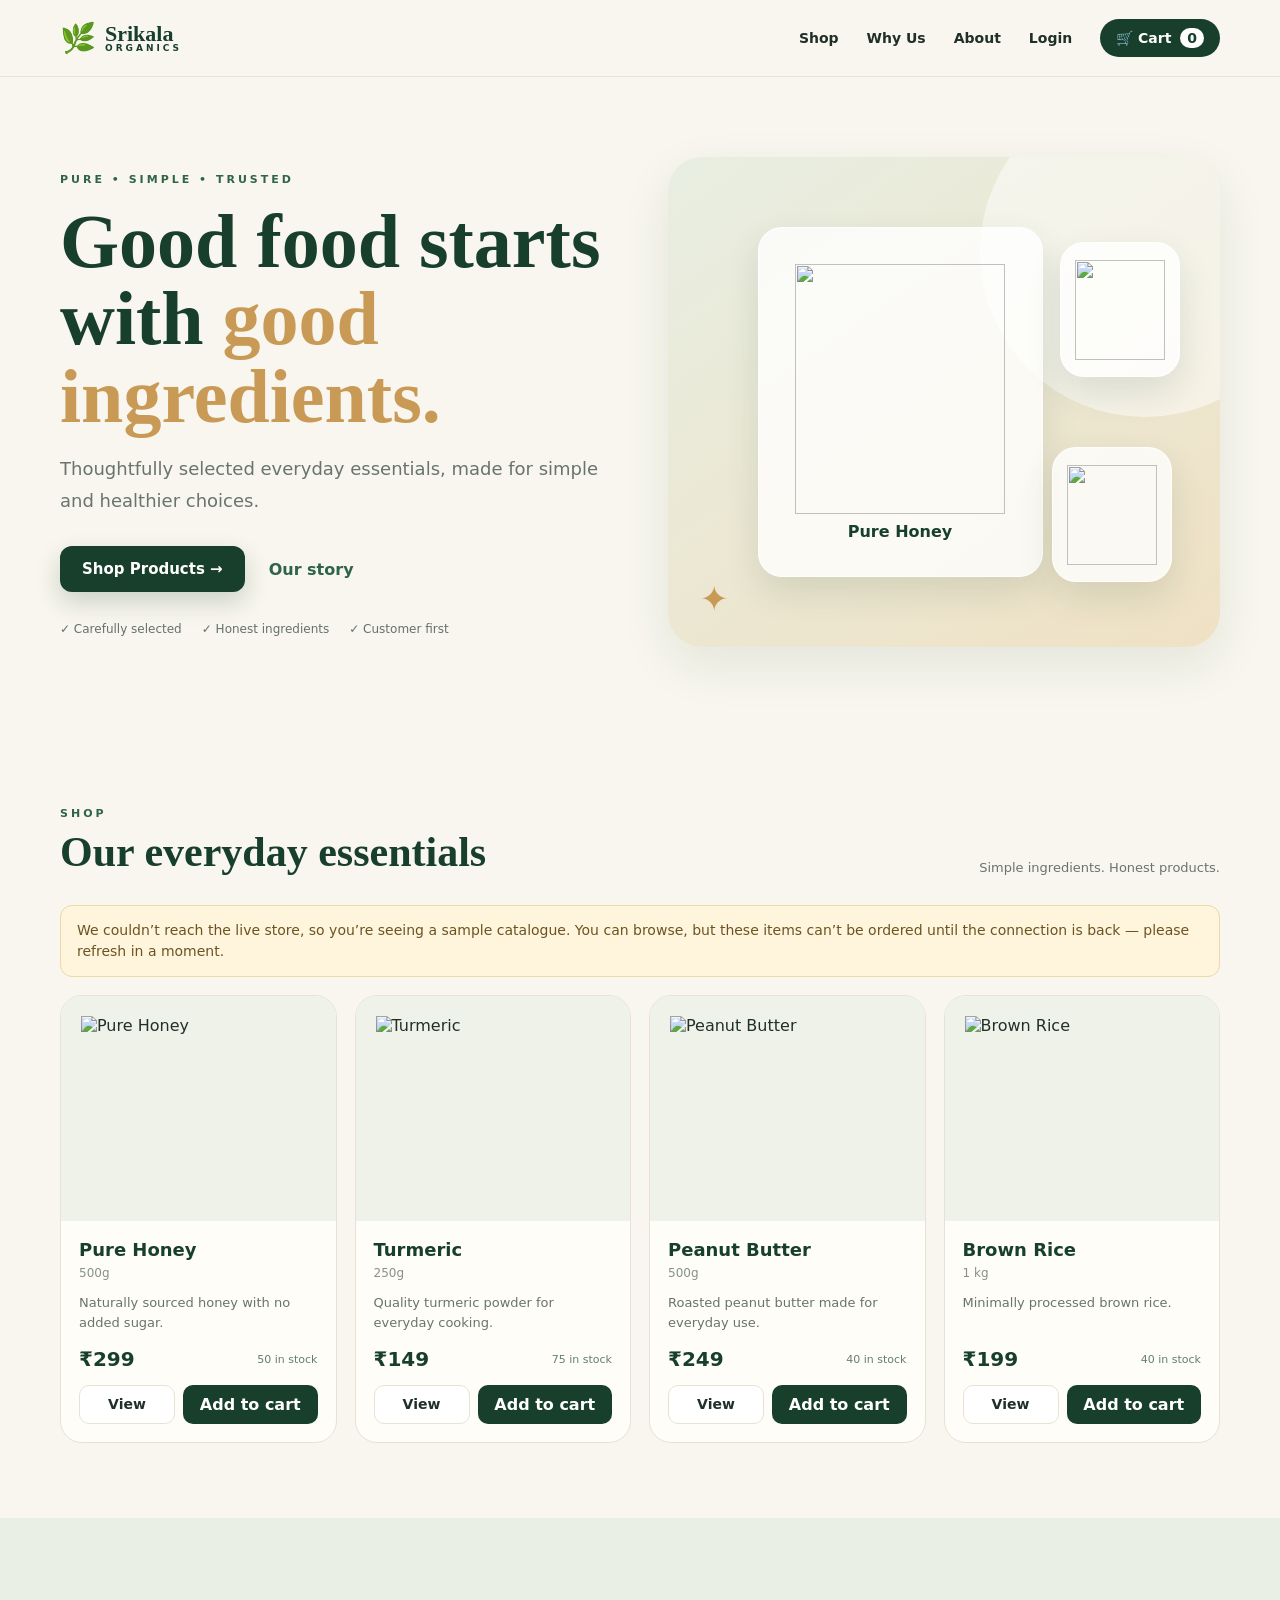
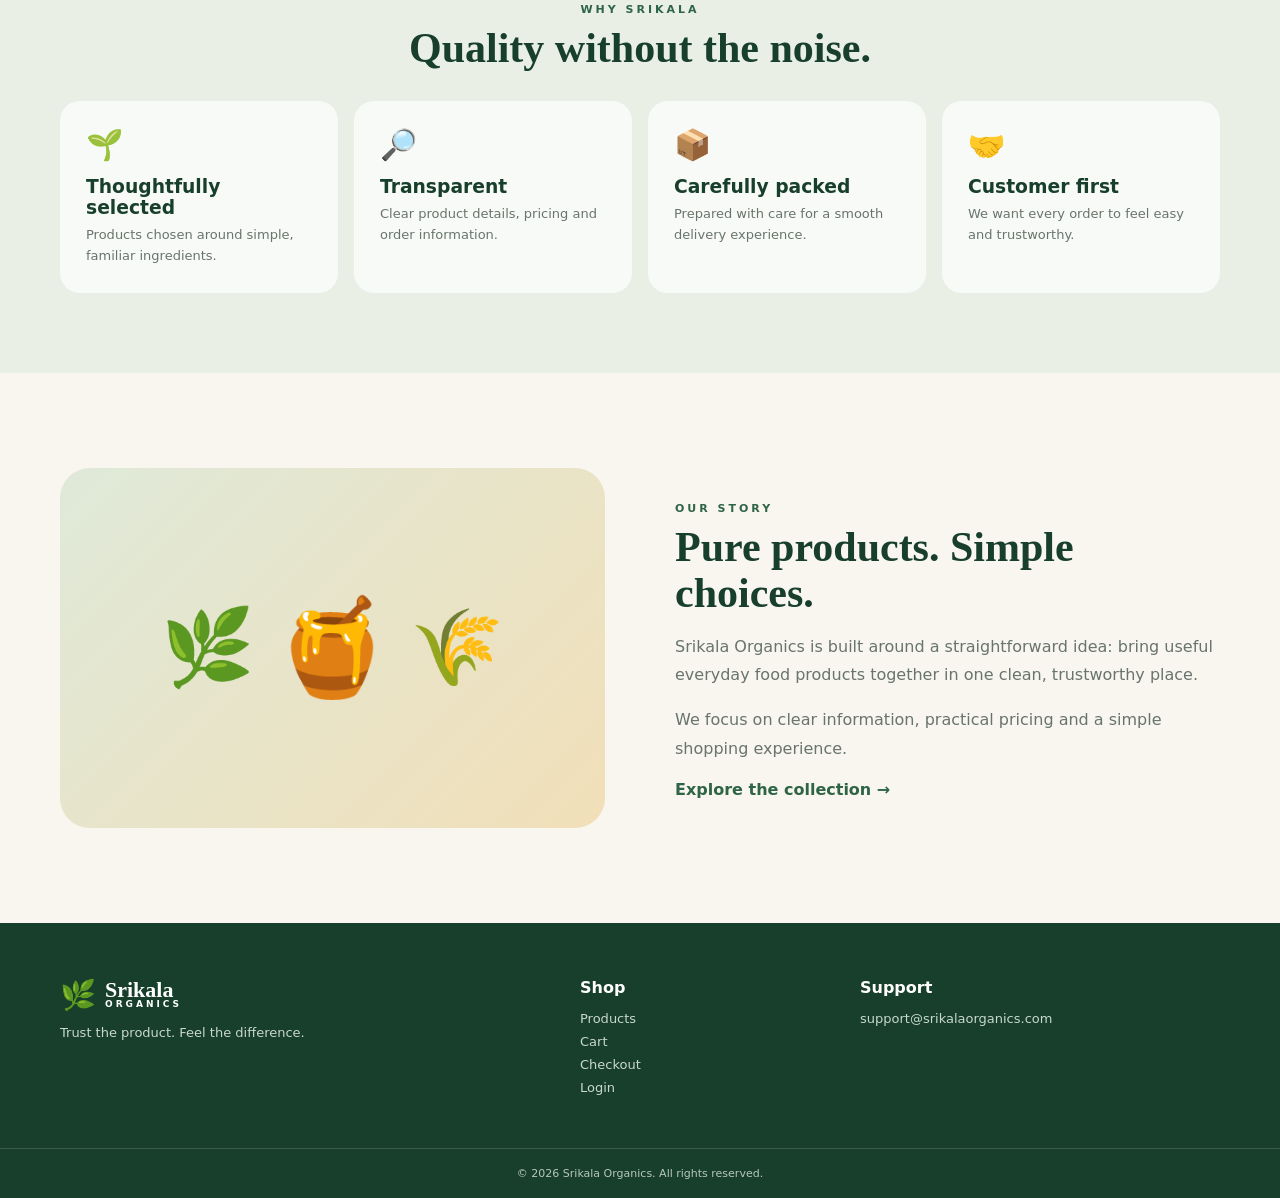
==== index.html @ 91a4f521 "Add files via upload" ====
<!doctype html>
<html lang="en">
<head>
<meta charset="UTF-8">
<meta name="viewport" content="width=device-width,initial-scale=1">
<meta http-equiv="Content-Security-Policy" content="default-src 'self'; script-src 'self'; style-src 'self' https://fonts.googleapis.com; font-src https://fonts.gstatic.com; img-src 'self' data: https:; connect-src 'self' https://cxjkjcttlezqjqrvkecv.supabase.co; base-uri 'self'; form-action 'self'; object-src 'none'">
<meta name="description" content="Srikala Organics — pure, simple, trusted organic essentials: honey, turmeric, peanut butter and brown rice.">
<meta name="theme-color" content="#173f2b">

<title>Srikala Organics | Pure • Simple • Trusted</title>
<link rel="icon" href="images/favicon.svg" type="image/svg+xml">
<link rel="preconnect" href="https://fonts.googleapis.com"><link rel="preconnect" href="https://fonts.gstatic.com" crossorigin><link rel="stylesheet" href="https://fonts.googleapis.com/css2?family=DM+Sans:wght@400;500;600;700&family=Playfair+Display:wght@600;700&display=swap">
<link rel="stylesheet" href="style.css">
</head>
<body>
<a class="skip-link" href="#main">Skip to content</a>
<header class="site-header">
  <nav class="nav wrap" aria-label="Main">
    <a class="brand" href="index.html" aria-label="Srikala Organics home"><span aria-hidden="true">🌿</span><div><strong>Srikala</strong><small>ORGANICS</small></div></a>
    <div class="navlinks">
      <a href="index.html#shop">Shop</a><a href="index.html#why">Why Us</a><a href="index.html#about">About</a>
      <a href="auth.html" data-account-link>Login</a>
      <a class="cart-pill" href="cart.html" aria-label="Cart">🛒 Cart <b class="cart-count">0</b></a>
    </div>
    <button class="menu-btn" id="menu-btn" type="button" aria-label="Menu" aria-expanded="false" aria-controls="mobile-nav">☰</button>
  </nav>
  <div class="mobile-nav" id="mobile-nav">
    <a href="index.html#shop">Shop</a><a href="index.html#why">Why Us</a><a href="index.html#about">About</a><a href="auth.html" data-account-link>Login</a>
  </div>
</header>

<main id="main">
<section class="hero wrap">
  <div class="hero-copy">
    <span class="eyebrow">PURE • SIMPLE • TRUSTED</span>
    <h1>Good food starts<br>with <em>good ingredients.</em></h1>
    <p>Thoughtfully selected everyday essentials, made for simple and healthier choices.</p>
    <div class="hero-actions"><a class="btn primary" href="#shop">Shop Products →</a><a class="text-btn" href="#about">Our story</a></div>
    <div class="trust-row"><span>✓ Carefully selected</span><span>✓ Honest ingredients</span><span>✓ Customer first</span></div>
  </div>
  <div class="hero-art" aria-hidden="true">
    <div class="art-card art-main"><img src="images/honey.svg" alt="" width="210" height="250"><span>Pure Honey</span></div>
    <div class="art-card art-small one"><img src="images/turmeric.svg" alt="" width="90" height="100"></div>
    <div class="art-card art-small two"><img src="images/peanut.svg" alt="" width="90" height="100"></div>
    <div class="leaf">✦</div>
  </div>
</section>

<section class="section wrap" id="shop">
  <div class="section-head"><div><span class="eyebrow">SHOP</span><h2>Our everyday essentials</h2></div><span class="section-note">Simple ingredients. Honest products.</span></div>
  <div id="offline-note" class="notice" role="status" hidden>We couldn’t reach the live store, so you’re seeing a sample catalogue. You can browse, but these items can’t be ordered until the connection is back — please refresh in a moment.</div>
  <div id="products" class="product-grid" aria-live="polite"><div class="loading"><span></span>Loading products…</div></div>
</section>

<section class="why-section" id="why">
  <div class="wrap">
    <div class="section-head center"><div><span class="eyebrow">WHY SRIKALA</span><h2>Quality without the noise.</h2></div></div>
    <div class="why-grid">
      <article><div class="icon" aria-hidden="true">🌱</div><h3>Thoughtfully selected</h3><p>Products chosen around simple, familiar ingredients.</p></article>
      <article><div class="icon" aria-hidden="true">🔎</div><h3>Transparent</h3><p>Clear product details, pricing and order information.</p></article>
      <article><div class="icon" aria-hidden="true">📦</div><h3>Carefully packed</h3><p>Prepared with care for a smooth delivery experience.</p></article>
      <article><div class="icon" aria-hidden="true">🤝</div><h3>Customer first</h3><p>We want every order to feel easy and trustworthy.</p></article>
    </div>
  </div>
</section>

<section class="story wrap" id="about">
  <div class="story-art" aria-hidden="true"><span>🌿</span><span>🍯</span><span>🌾</span></div>
  <div><span class="eyebrow">OUR STORY</span><h2>Pure products. Simple choices.</h2><p>Srikala Organics is built around a straightforward idea: bring useful everyday food products together in one clean, trustworthy place.</p><p>We focus on clear information, practical pricing and a simple shopping experience.</p><a class="text-btn" href="#shop">Explore the collection →</a></div>
</section>
</main>
<footer>
  <div class="wrap footer-grid">
    <div><a class="brand footer-brand" href="index.html"><span aria-hidden="true">🌿</span><div><strong>Srikala</strong><small>ORGANICS</small></div></a><p>Trust the product. Feel the difference.</p></div>
    <div><h4>Shop</h4><a href="index.html#shop">Products</a><a href="cart.html">Cart</a><a href="checkout.html">Checkout</a><a href="auth.html" data-account-link>Login</a></div>
    <div><h4>Support</h4><a href="mailto:support@srikalaorganics.com">support@srikalaorganics.com</a></div>
  </div>
  <div class="footer-bottom">© 2026 Srikala Organics. All rights reserved.</div>
</footer>
<script src="config.js"></script>
<script src="app.js"></script>
</body>
</html>
---- style.css ----
:root{--green:#173f2b;--green2:#2f6446;--cream:#f8f6ee;--paper:#fffdf8;--gold:#c99a55;--ink:#203028;--muted:#68746c;--line:#e7e2d5;--shadow:0 18px 50px rgba(23,63,43,.09)}
*{box-sizing:border-box}html{scroll-behavior:smooth}body{margin:0;background:var(--cream);color:var(--ink);font-family:"DM Sans",system-ui,-apple-system,"Segoe UI",Roboto,sans-serif}a{text-decoration:none;color:inherit}.wrap{width:min(1160px,92%);margin:auto}
.site-header{position:sticky;top:0;z-index:20;background:rgba(248,246,238,.94);backdrop-filter:blur(14px);border-bottom:1px solid var(--line)}
.nav{height:76px;display:flex;align-items:center;justify-content:space-between}.brand{display:flex;align-items:center;gap:9px;color:var(--green)}.brand>span{font-size:29px}.brand strong{display:block;font-family:"Playfair Display",serif;font-size:22px;line-height:19px}.brand small{display:block;font-size:9px;letter-spacing:3px;font-weight:700}.navlinks{display:flex;align-items:center;gap:28px;font-weight:600;font-size:14px}.navlinks>a:not(.cart-pill):hover,.text-btn:hover{color:var(--green2)}.cart-pill{background:var(--green);color:white;padding:11px 16px;border-radius:99px}.cart-pill b{background:#fff;color:var(--green);padding:2px 7px;border-radius:99px;margin-left:4px}.menu-btn,.mobile-nav{display:none}
.hero{min-height:650px;display:grid;grid-template-columns:1fr 1fr;align-items:center;gap:55px;padding:75px 0}.eyebrow{font-size:11px;letter-spacing:3px;font-weight:800;color:var(--green2)}h1,h2{font-family:"Playfair Display",serif;color:var(--green)}h1{font-size:clamp(48px,6vw,76px);line-height:1.02;margin:16px 0}h1 em{font-style:normal;color:var(--gold)}h2{font-size:42px;margin:8px 0 0;line-height:1.1}.hero-copy>p{font-size:18px;line-height:1.75;color:var(--muted);max-width:560px}.hero-actions{display:flex;align-items:center;gap:24px;margin:30px 0}.btn{display:inline-block;padding:14px 22px;border-radius:12px;font-weight:700}.primary{background:var(--green);color:white;box-shadow:0 10px 25px rgba(23,63,43,.2)}.primary:hover{transform:translateY(-1px)}.text-btn{font-weight:700;color:var(--green2)}.trust-row{display:flex;gap:20px;flex-wrap:wrap;color:#647169;font-size:12px}
.hero-art{height:490px;position:relative;border-radius:34px;background:linear-gradient(145deg,#e8eee2,#efe1c4);overflow:hidden;box-shadow:var(--shadow)}.hero-art:before{content:"";position:absolute;width:330px;height:330px;border-radius:50%;background:rgba(255,255,255,.5);right:-90px;top:-70px}.art-card{position:absolute;background:rgba(255,255,255,.78);border:1px solid rgba(255,255,255,.8);box-shadow:0 15px 35px rgba(23,63,43,.12);border-radius:24px;display:flex;align-items:center;justify-content:center}.art-main{width:285px;height:350px;left:90px;top:70px;flex-direction:column;gap:8px}.art-main img{width:210px;height:250px}.art-main span{font-weight:800;color:var(--green)}.art-small{width:120px;height:135px}.art-small img{width:90px;height:100px}.art-small.one{right:40px;top:85px}.art-small.two{right:48px;bottom:65px}.leaf{position:absolute;left:32px;bottom:28px;color:var(--gold);font-size:35px}
.section{padding:75px 0}.section-head{display:flex;align-items:end;justify-content:space-between;gap:20px;margin-bottom:30px}.section-note{color:var(--muted);font-size:13px}.product-grid{display:grid;grid-template-columns:repeat(4,1fr);gap:18px}.loading{grid-column:1/-1;min-height:250px;display:flex;align-items:center;justify-content:center;gap:10px;color:var(--muted)}.loading span{width:20px;height:20px;border:3px solid #d9dfd8;border-top-color:var(--green);border-radius:50%;animation:spin 1s linear infinite}@keyframes spin{to{transform:rotate(360deg)}}
.product-card{background:var(--paper);border:1px solid var(--line);border-radius:22px;overflow:hidden;transition:.2s;display:flex;flex-direction:column}.product-card:hover{transform:translateY(-4px);box-shadow:var(--shadow)}.product-img{height:225px;background:#eef2e9;display:flex;align-items:center;justify-content:center;padding:20px}.product-img img{width:100%;height:100%;object-fit:contain}.product-body{padding:18px}.product-body h3{margin:0 0 6px;color:var(--green);font-size:18px}.weight{font-size:12px;color:#879188}.desc{font-size:13px;color:var(--muted);line-height:1.5;min-height:40px}.price-row{display:flex;align-items:center;justify-content:space-between;margin-top:14px}.price{font-size:20px;font-weight:800;color:var(--green)}.stock{font-size:11px;color:#63806c}.card-actions{display:grid;grid-template-columns:1fr 1.4fr;gap:8px;margin-top:14px}.small-btn{border:1px solid var(--line);background:white;padding:10px;border-radius:10px;font-weight:700;cursor:pointer}.add-btn{border:0;background:var(--green);color:white;padding:10px;border-radius:10px;font-weight:700;cursor:pointer}.small-btn:hover,.add-btn:hover{filter:brightness(.96)}
.why-section{background:#e9efe5;padding:80px 0}.center{text-align:center;display:block}.why-grid{display:grid;grid-template-columns:repeat(4,1fr);gap:16px}.why-grid article{background:rgba(255,255,255,.7);padding:26px;border-radius:20px}.icon{font-size:30px}.why-grid h3{color:var(--green);margin:14px 0 7px}.why-grid p{color:var(--muted);font-size:13px;line-height:1.6;margin:0}
.story{padding:95px 0;display:grid;grid-template-columns:1fr 1fr;gap:70px;align-items:center}.story p{color:var(--muted);line-height:1.8}.story-art{height:360px;border-radius:30px;background:linear-gradient(135deg,#dfe9d9,#f1dfb8);display:flex;align-items:center;justify-content:center;gap:18px;font-size:75px}.story-art span:nth-child(2){font-size:95px}
footer{background:var(--green);color:#eaf1e9;padding:55px 0 0}.footer-grid{display:grid;grid-template-columns:2fr 1fr 1.5fr;gap:40px;padding-bottom:45px}.footer-brand{color:white}.footer-grid p{color:#c9d8cc;font-size:13px}.footer-grid h4{margin:0 0 14px;color:white}.footer-grid>div>a:not(.brand){display:block;color:#c9d8cc;font-size:13px;margin:8px 0}.footer-bottom{border-top:1px solid rgba(255,255,255,.15);text-align:center;padding:18px;font-size:11px;color:#b8c8bc}
.page{padding:70px 0;min-height:70vh}.panel{background:var(--paper);border:1px solid var(--line);border-radius:24px;padding:28px;box-shadow:var(--shadow)}.page-title{margin-bottom:30px}.cart-list{display:grid;gap:12px}.cart-row{display:grid;grid-template-columns:80px 1fr auto auto auto;gap:16px;align-items:center;padding:14px;border-bottom:1px solid var(--line)}.cart-row img{width:72px;height:72px;object-fit:contain;background:#eef2e9;border-radius:14px}.qty{display:flex;align-items:center;gap:7px}.qty button{width:30px;height:30px;border:1px solid var(--line);background:white;border-radius:8px;cursor:pointer}.remove{border:0;background:none;color:#a04a3f;cursor:pointer}.cart-total{text-align:right;font-size:22px;font-weight:800;color:var(--green);margin-top:22px}.empty{text-align:center;padding:50px;color:var(--muted)}
.form-grid{display:grid;grid-template-columns:1fr 1fr;gap:15px}.full{grid-column:1/-1}.field label{display:block;font-size:12px;font-weight:700;margin-bottom:6px}.field input,.field textarea{width:100%;border:1px solid var(--line);border-radius:11px;padding:12px;font:inherit;background:white}.field textarea{min-height:95px}.checkout-grid{display:grid;grid-template-columns:1.3fr .7fr;gap:25px}.summary{position:sticky;top:100px}.summary-row{display:flex;justify-content:space-between;padding:10px 0;border-bottom:1px solid var(--line)}.success,.error{padding:15px;border-radius:12px;margin-bottom:15px}.success{background:#e5f1e6;color:#235d35}.error{background:#f8e8e5;color:#8b3e32}
.admin-card{margin-bottom:16px}.status{display:inline-block;padding:5px 9px;border-radius:99px;background:#e9efe5;color:var(--green);font-size:11px;font-weight:800}.admin-grid{display:grid;grid-template-columns:repeat(3,1fr);gap:12px}.order-items{padding:12px 0}.order-item{display:flex;justify-content:space-between;font-size:13px;padding:5px 0}
@media(max-width:900px){.hero,.story,.checkout-grid{grid-template-columns:1fr}.hero-art{height:430px}.product-grid{grid-template-columns:repeat(2,1fr)}.why-grid{grid-template-columns:repeat(2,1fr)}.summary{position:static}}
@media(max-width:600px){.hero{padding:45px 0}.hero-art{height:350px}.art-main{left:40px;top:50px;width:220px;height:260px}.art-main img{width:160px;height:180px}.art-small{width:90px;height:100px}.art-small img{width:70px}.art-small.one{right:18px;top:45px}.art-small.two{right:18px;bottom:35px}.product-grid,.why-grid,.form-grid{grid-template-columns:1fr}.section-head{display:block}.section-note{display:block;margin-top:10px}.cart-row{grid-template-columns:60px 1fr}.cart-row>*:nth-child(n+3){grid-column:2}.cart-row img{width:55px;height:55px}.footer-grid{grid-template-columns:1fr 1fr}.full{grid-column:auto}}

/* ===== additions ===== */
[hidden]{display:none!important}
img{max-width:100%}
.skip-link{position:absolute;left:-999px;top:8px;background:var(--green);color:#fff;padding:10px 14px;border-radius:8px;z-index:100}.skip-link:focus{left:8px}
a:focus-visible,button:focus-visible,input:focus-visible,textarea:focus-visible,select:focus-visible{outline:3px solid var(--gold);outline-offset:2px}
button{font:inherit}
.page h1{font-size:clamp(30px,4vw,46px)}
.page-title h1{margin:8px 0 0}
.block{display:block;width:100%;text-align:center;margin-top:20px;border:0;cursor:pointer;font-size:15px}
.btn{cursor:pointer;border:0;font-size:15px;text-align:center}.btn[disabled],.add-btn[disabled]{opacity:.55;cursor:not-allowed;transform:none}
.field.gap{margin-top:14px}.gap-top{margin-top:25px}
.field input:focus,.field textarea:focus{border-color:var(--green2);outline:none;box-shadow:0 0 0 3px rgba(47,100,70,.18)}
.field input:user-invalid,.field textarea:user-invalid{border-color:#c0584a}
.summary h2{font-size:28px;margin:0 0 10px}

/* catalogue */
.product-img{text-decoration:none}
a.product-img:hover img{transform:scale(1.04)}.product-img img{transition:transform .25s}
.stock.out{color:#a04a3f;font-weight:700}
.small-btn{text-align:center;color:var(--ink);font-size:14px}
.notice{background:#fff4dc;border:1px solid #ecd9a8;color:#6b5420;padding:14px 16px;border-radius:12px;margin-bottom:18px;font-size:14px;line-height:1.5}
.cart-cta{text-align:right;margin-top:18px}.fine-print{text-align:right;color:var(--muted);font-size:12px;margin:6px 0 0}
.remove:hover{text-decoration:underline}

/* product page */
.detail-grid{display:grid;grid-template-columns:1fr 1fr;gap:40px;align-items:center}
.detail-img{height:420px;border-radius:20px}
.detail-desc{font-size:15px;min-height:auto}.detail-price{font-size:32px;margin:20px 0}
.detail-actions{display:flex;align-items:center;gap:22px;margin-top:20px;flex-wrap:wrap}

/* auth + account */
.auth-wrap{display:flex;justify-content:center}.auth-card{width:min(480px,100%)}
.auth-card.centered{text-align:center}.big-emoji{font-size:60px}
.auth-title{font-size:clamp(28px,5vw,38px)!important;margin:10px 0 20px}
.auth-tabs{display:grid;grid-template-columns:1fr 1fr;background:#eef2e9;border-radius:12px;padding:4px;margin-bottom:20px}
.auth-tabs button{border:0;background:none;padding:11px;border-radius:9px;font-weight:700;color:var(--muted);cursor:pointer}
.auth-tabs button.active{background:#fff;color:var(--green);box-shadow:0 2px 8px rgba(23,63,43,.1)}
.auth-submit{display:block;width:100%;margin-top:22px}
.auth-note{font-size:12px;color:var(--muted);text-align:center}.auth-back{text-align:center;margin-top:24px}
#auth-message:empty{display:none}#auth-message{margin-bottom:14px}
.account-actions{margin-top:25px}

/* admin */
.login-panel{max-width:520px;margin:auto}.login-panel h1{margin:8px 0 18px}.login-msg{color:#8b3e32;min-height:1.2em;font-size:14px}
.toolbar{display:flex;gap:10px}
.admin-grid small{display:block;color:var(--muted);font-size:11px;margin-bottom:3px}.break{word-break:break-all}
.status-row{display:flex;align-items:center;gap:10px;flex-wrap:wrap;margin:10px 0}
.status-select{padding:9px 12px;border:1px solid var(--line);border-radius:10px;background:#fff;font:inherit}
.status-msg{font-size:13px}.status-msg.ok{color:#235d35}.status-msg.bad{color:#8b3e32}
.order-item b{font-weight:600}

/* toast */
#toast-box{position:fixed;right:16px;bottom:16px;display:grid;gap:8px;z-index:50;max-width:calc(100vw - 32px)}
.toast{background:var(--green);color:#fff;padding:12px 16px;border-radius:12px;box-shadow:var(--shadow);font-size:14px;transition:opacity .3s,transform .3s}
.toast-error{background:#8b3e32}.toast.hide{opacity:0;transform:translateY(6px)}

/* navigation (all pages) */
@media(max-width:720px){
  .navlinks>a:not(.cart-pill){display:none}.navlinks{gap:10px}
  .menu-btn{display:block;border:0;background:none;font-size:25px;cursor:pointer;color:var(--green);margin-left:6px}
  .nav{gap:6px}
  .mobile-nav{padding:10px 4%;border-top:1px solid var(--line)}
  .mobile-nav.open{display:grid;gap:14px;padding-bottom:18px;font-weight:600}
}
@media(max-width:900px){.detail-grid{grid-template-columns:1fr}.detail-img{height:320px}}
@media(max-width:600px){.checkout-grid{gap:16px}.panel{padding:20px;border-radius:18px}.page{padding:40px 0}.admin-grid{grid-template-columns:1fr}.cart-cta,.fine-print{text-align:center}.cart-cta .btn{display:block}.hero-actions{flex-wrap:wrap}.footer-grid{grid-template-columns:1fr}}
@media(prefers-reduced-motion:reduce){*{animation:none!important;transition:none!important;scroll-behavior:auto!important}}

/* payment */
.pay-box{border:1px solid var(--line);border-radius:14px;margin:22px 0 0;padding:14px 16px 12px;background:#fff}
.pay-box legend{font-size:12px;font-weight:700;padding:0 6px}
.pay-option{display:flex;align-items:center;gap:12px;padding:12px;border:2px solid var(--green2);border-radius:12px;background:#f3f7ef;cursor:pointer}
.pay-option input{accent-color:var(--green);width:18px;height:18px;flex:none}
.pay-icon{font-size:26px}
.pay-option strong{display:block;color:var(--green)}.pay-option small{display:block;color:var(--muted);font-size:12px;line-height:1.5;margin-top:2px}
.pay-note{margin:10px 2px 0;font-size:12px;color:var(--muted)}
.summary-pay{margin:16px 0 0;font-size:13px;color:var(--muted)}.summary-pay strong{color:var(--green)}
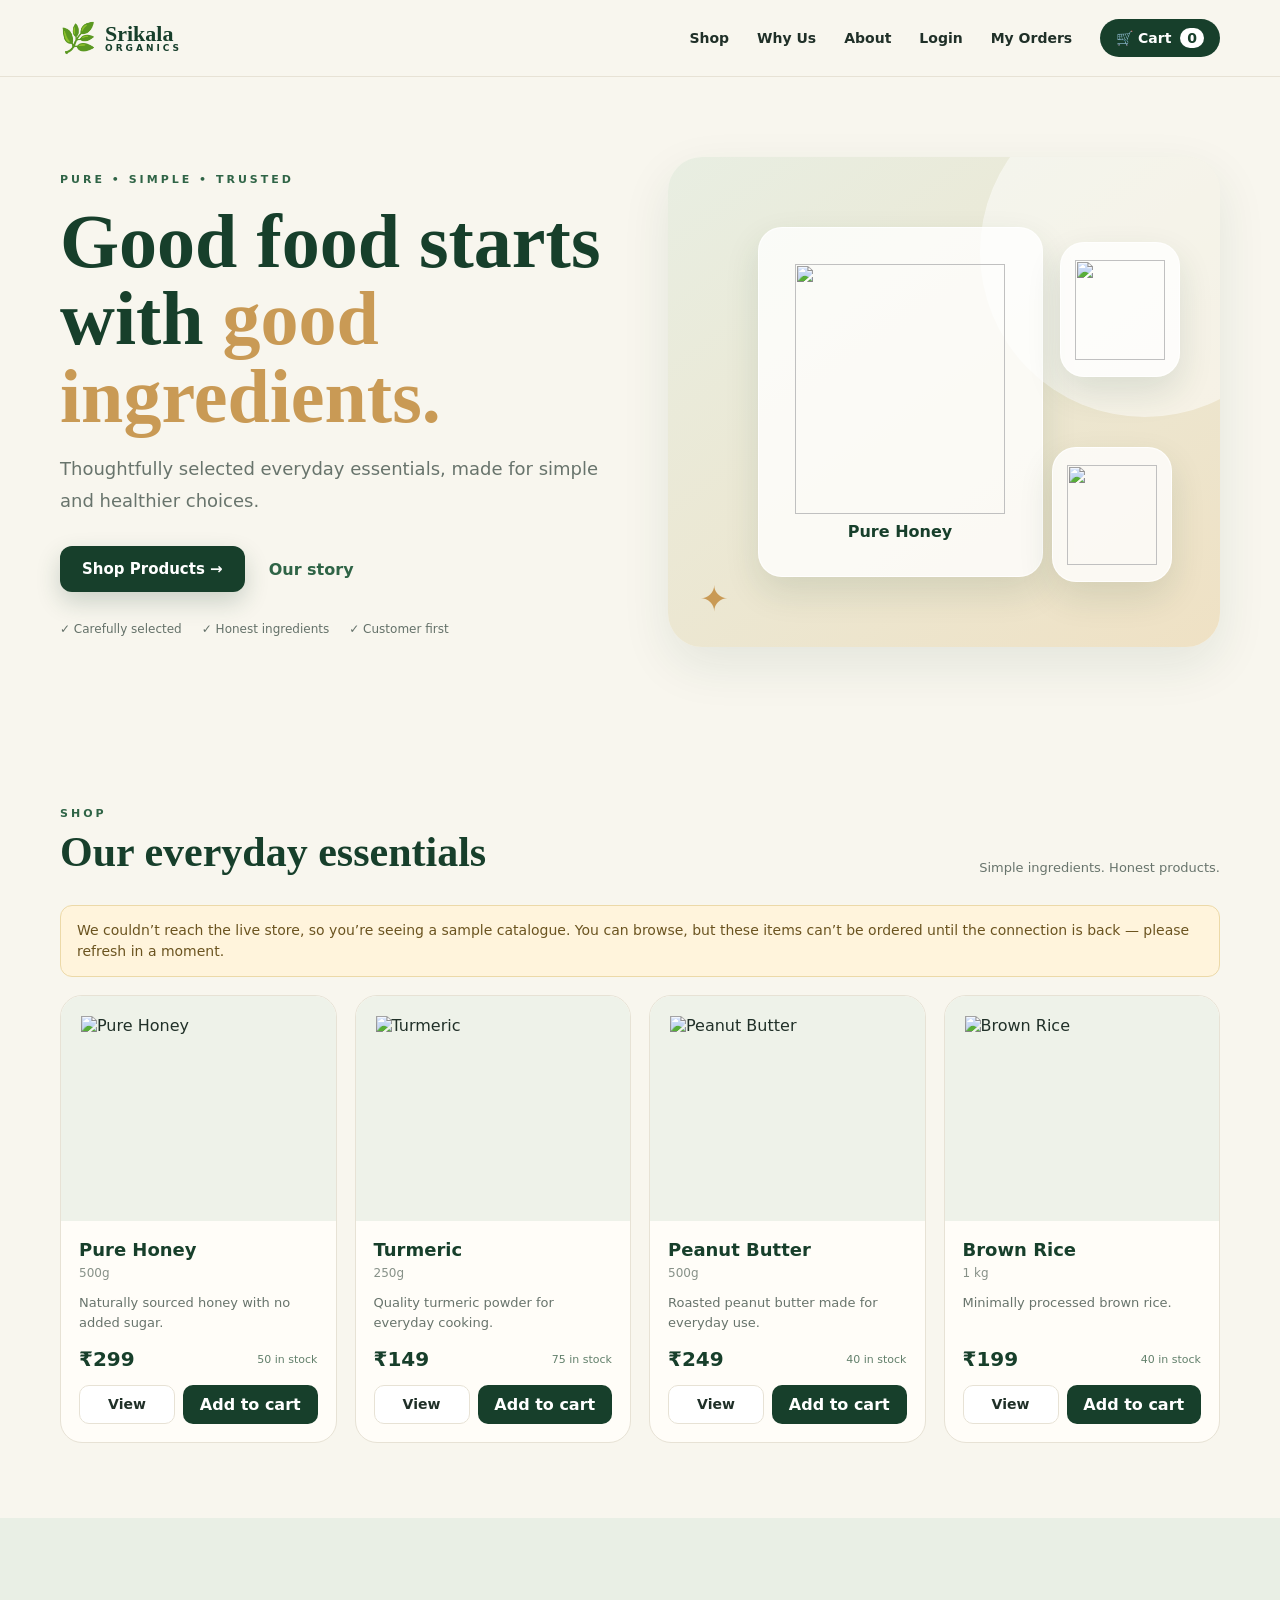
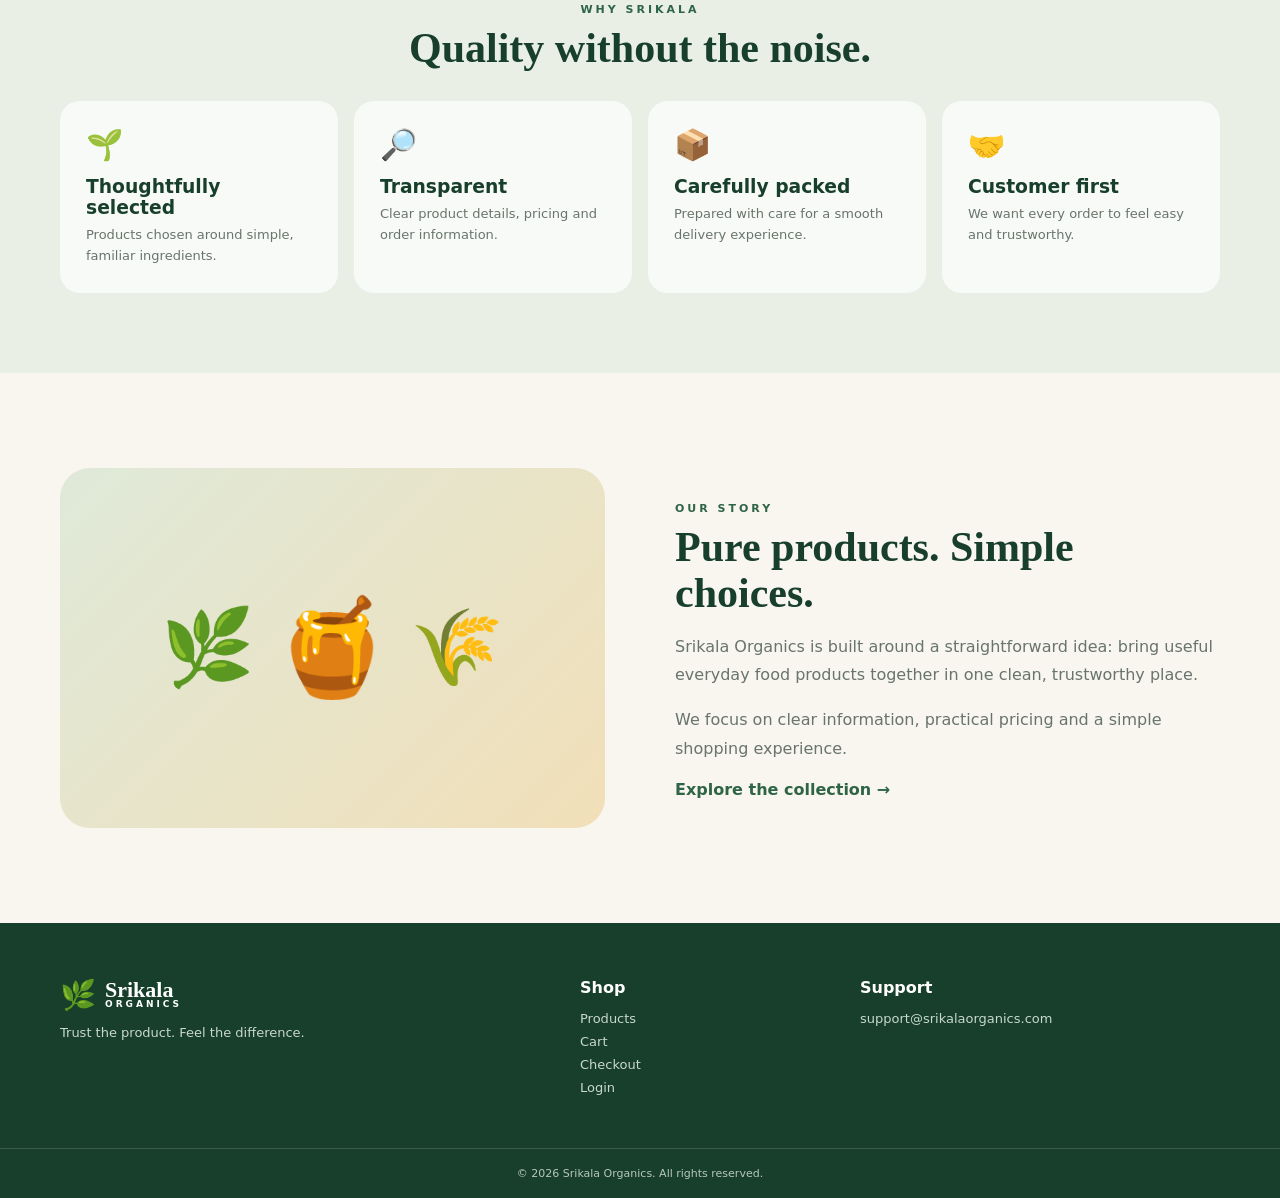
==== commit 469a186a: "Update index.html" ====
--- a/index.html
+++ b/index.html
@@ -20,7 +20,10 @@
     <div class="navlinks">
       <a href="index.html#shop">Shop</a><a href="index.html#why">Why Us</a><a href="index.html#about">About</a>
       <a href="auth.html" data-account-link>Login</a>
-      <a class="cart-pill" href="cart.html" aria-label="Cart">🛒 Cart <b class="cart-count">0</b></a>
+<a href="my-orders.html" class="my-orders-btn">My Orders</a>
+<a class="cart-pill" href="cart.html" aria-label="Cart">
+  🛒 Cart <b class="cart-count">0</b>
+</a>
     </div>
     <button class="menu-btn" id="menu-btn" type="button" aria-label="Menu" aria-expanded="false" aria-controls="mobile-nav">☰</button>
   </nav>
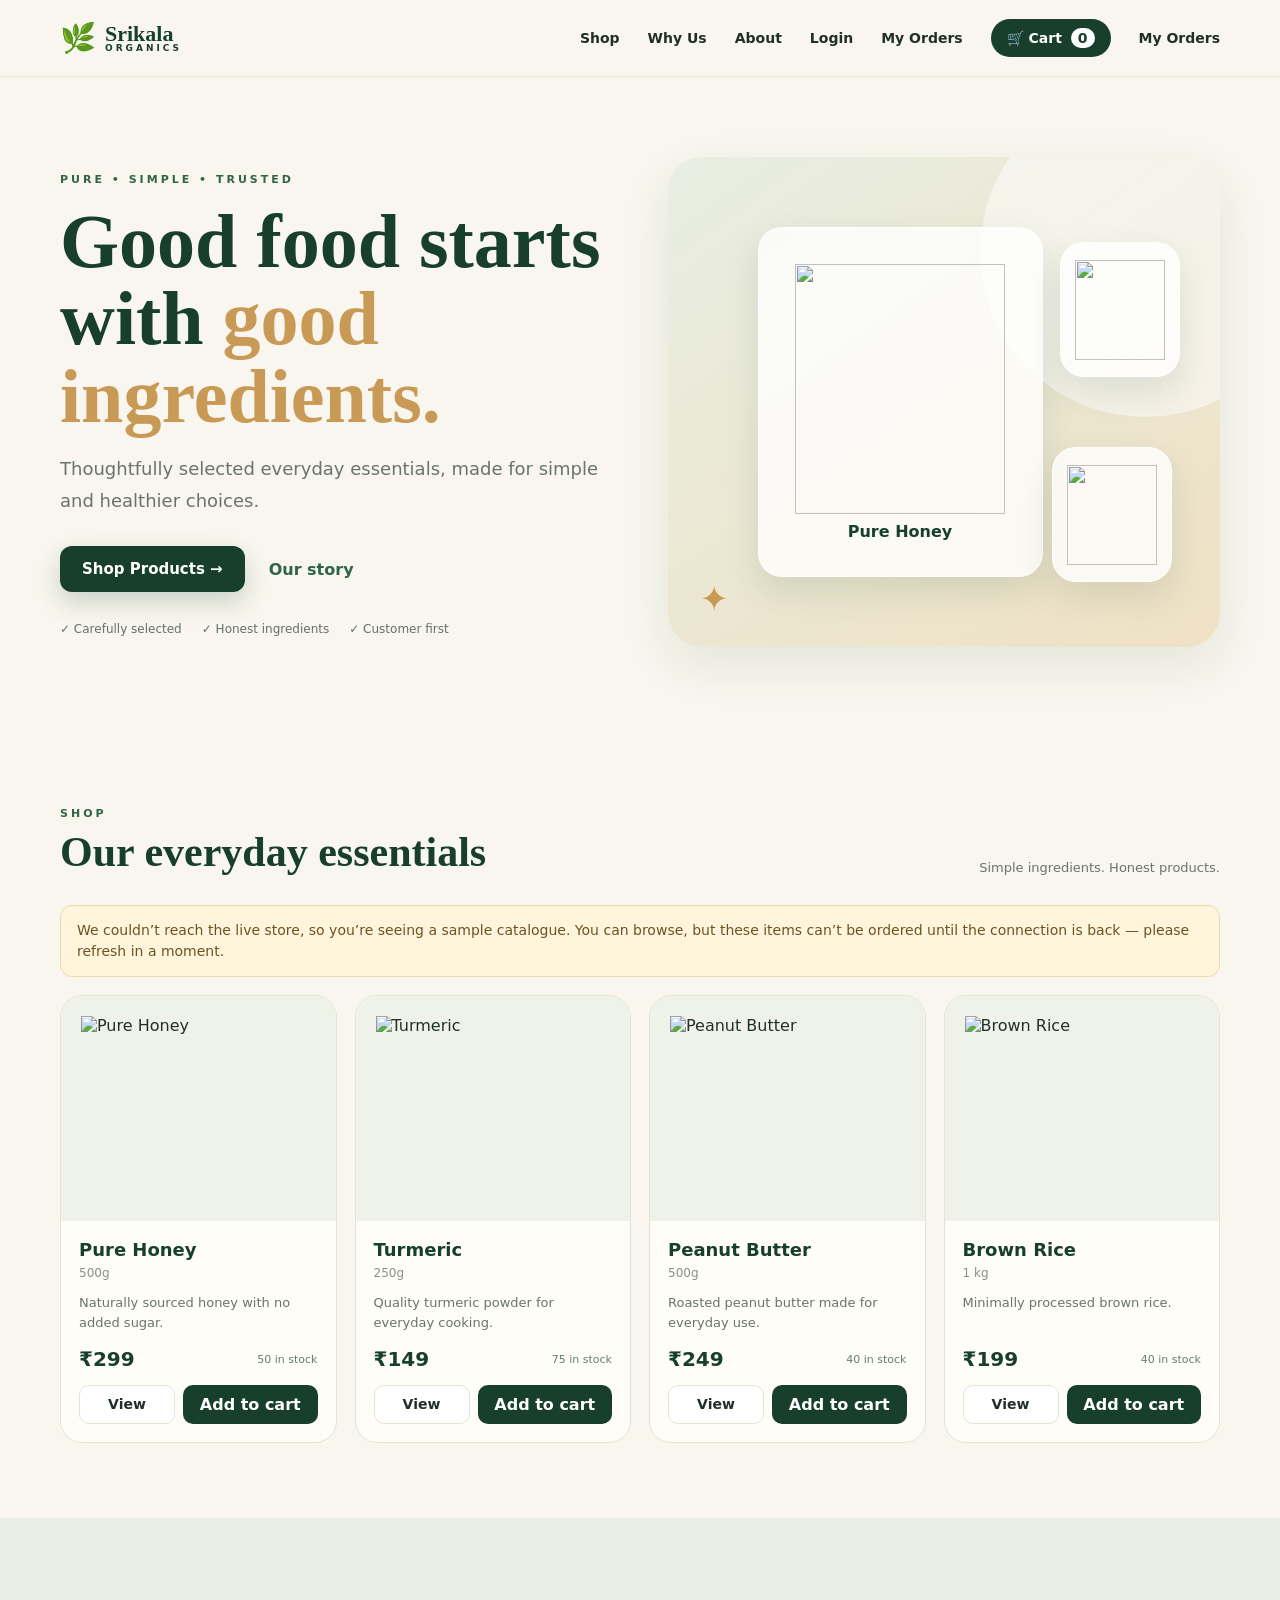
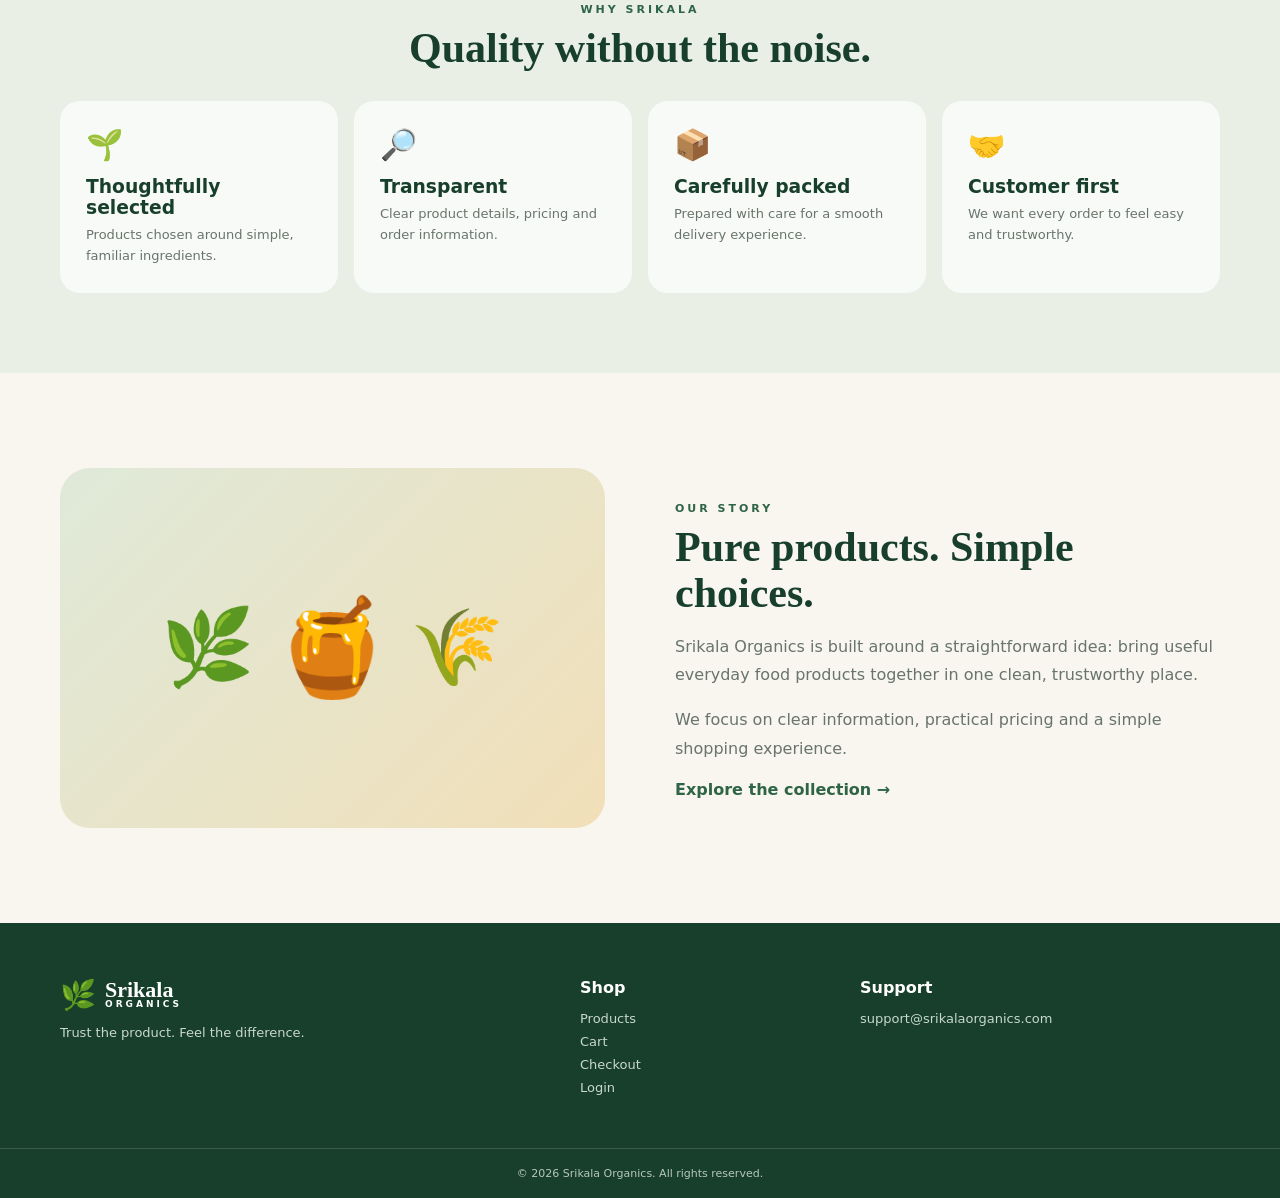
==== commit b1823b29: "Update index.html" ====
--- a/index.html
+++ b/index.html
@@ -24,6 +24,7 @@
 <a class="cart-pill" href="cart.html" aria-label="Cart">
   🛒 Cart <b class="cart-count">0</b>
 </a>
+<a href="my-orders.html" class="my-orders-btn">My Orders</a>
     </div>
     <button class="menu-btn" id="menu-btn" type="button" aria-label="Menu" aria-expanded="false" aria-controls="mobile-nav">☰</button>
   </nav>
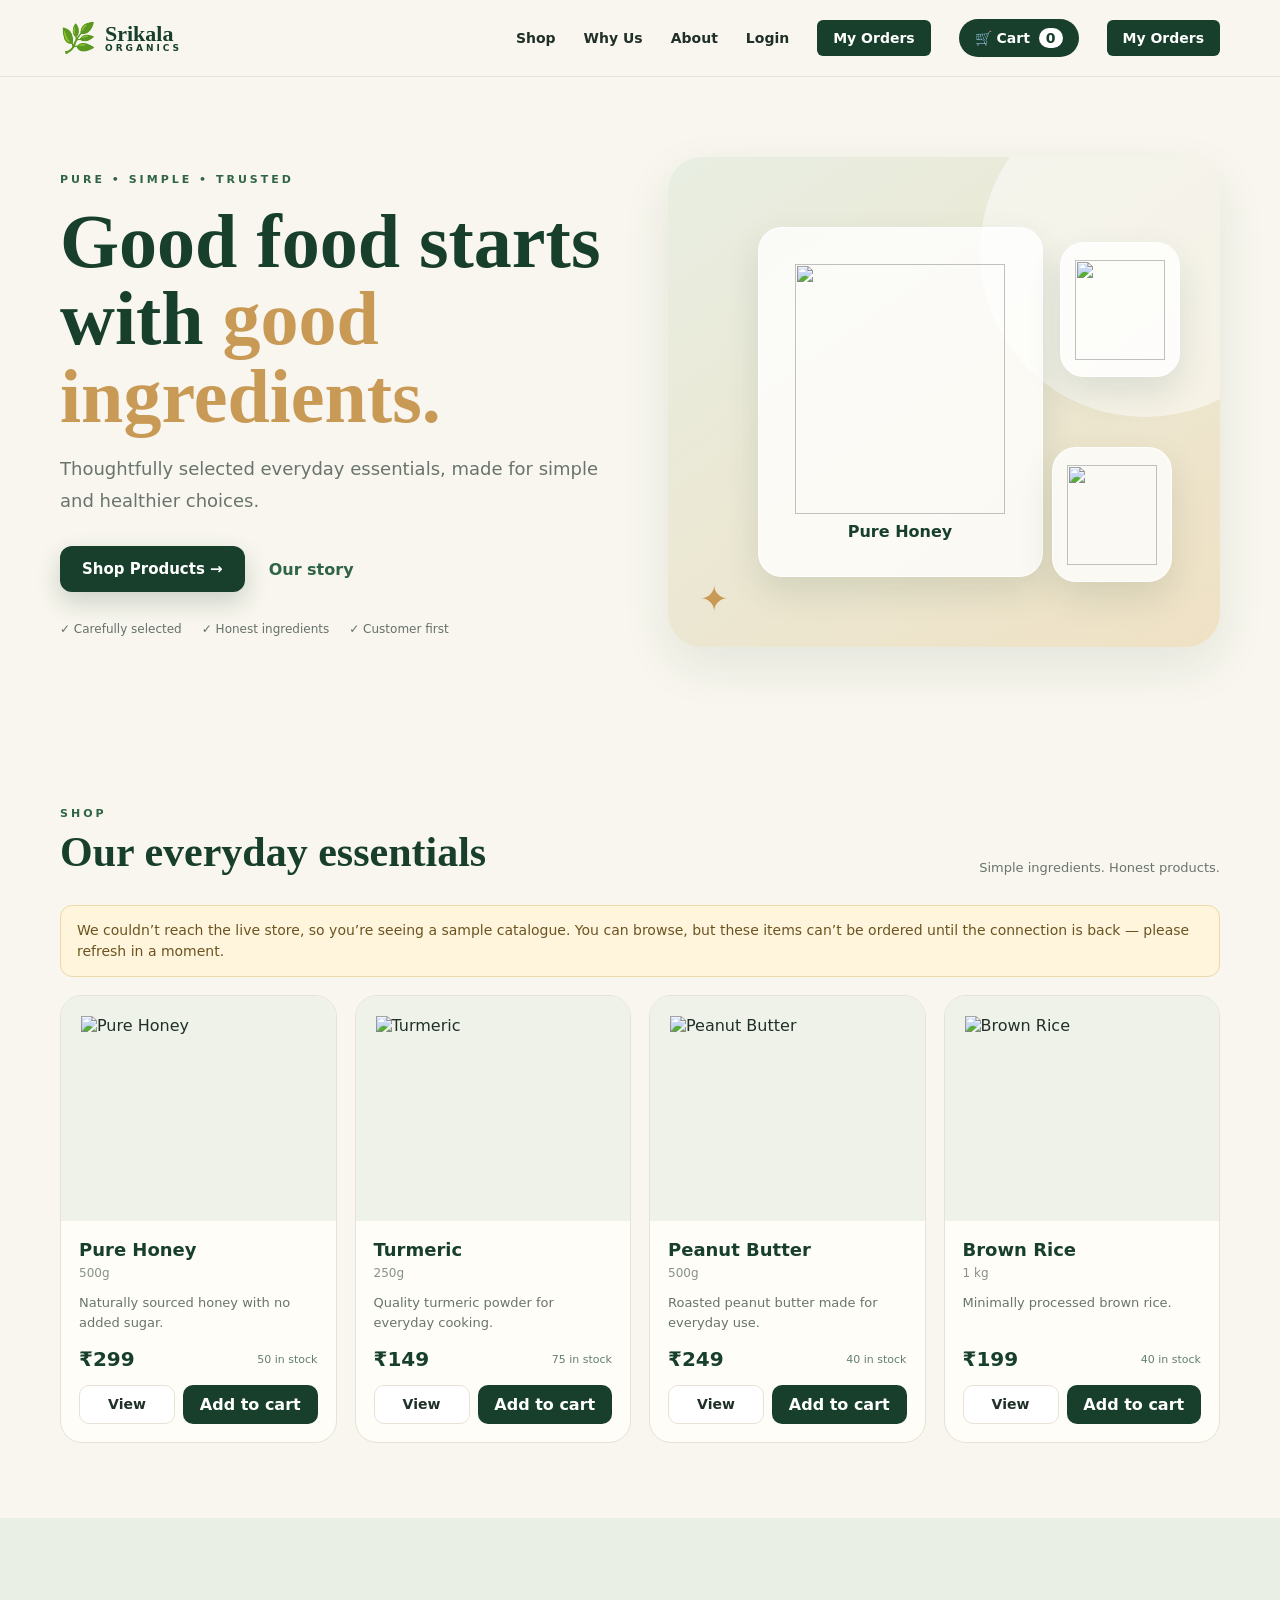
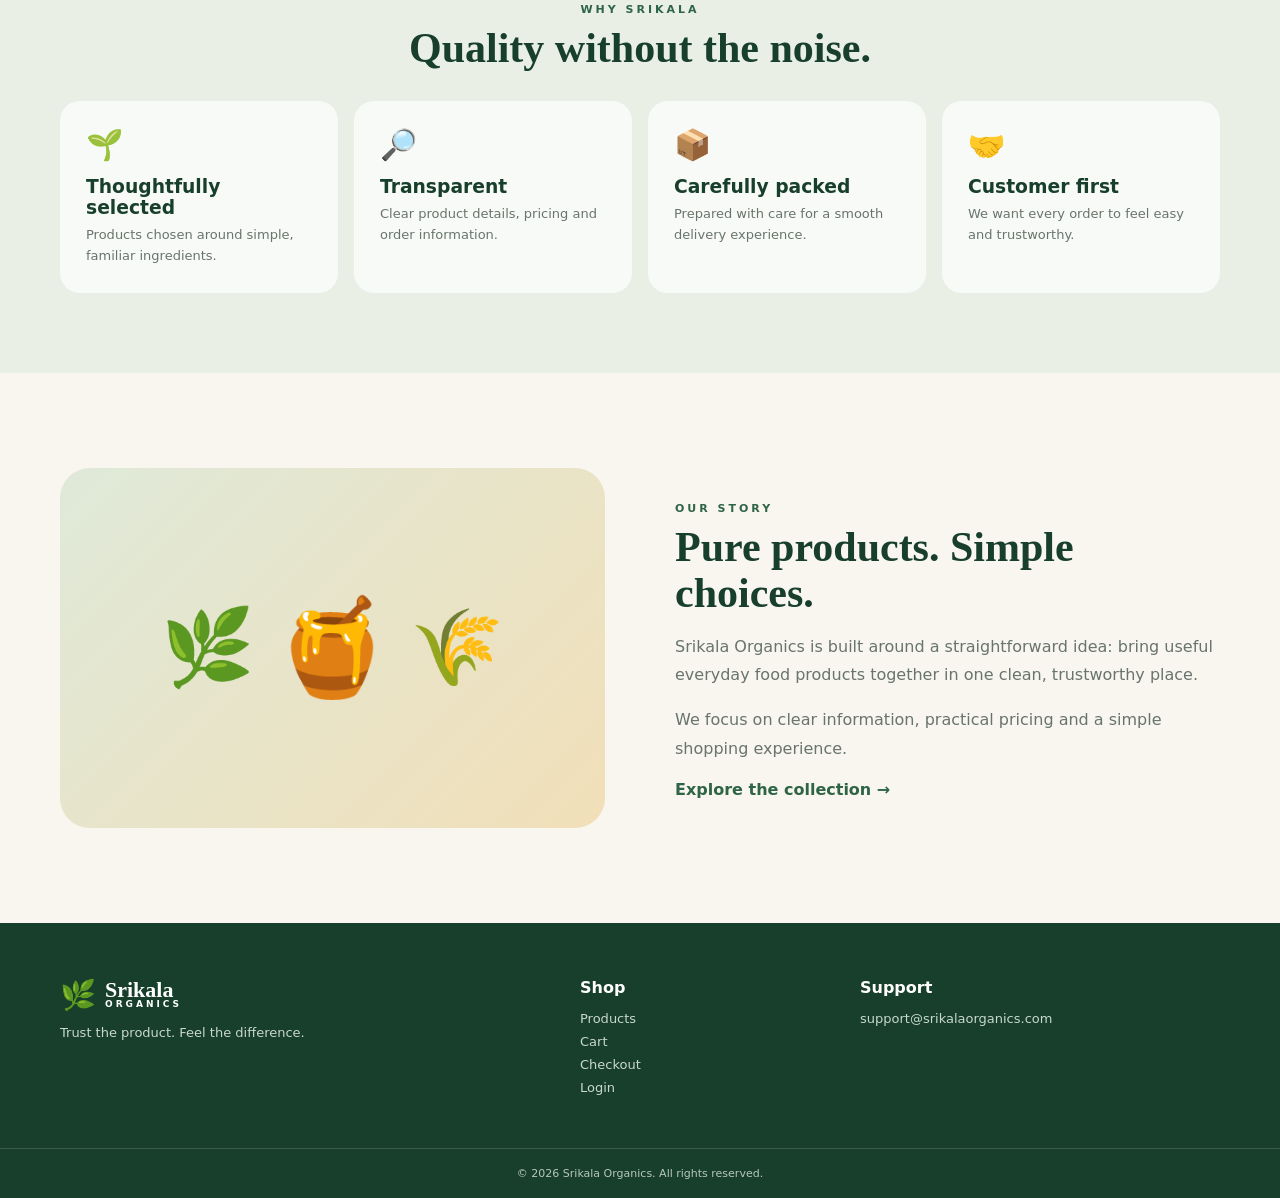
==== commit e1422889: "Update index.html" ====
--- a/index.html
+++ b/index.html
@@ -43,9 +43,9 @@
     <div class="trust-row"><span>✓ Carefully selected</span><span>✓ Honest ingredients</span><span>✓ Customer first</span></div>
   </div>
   <div class="hero-art" aria-hidden="true">
-    <div class="art-card art-main"><img src="images/honey.svg" alt="" width="210" height="250"><span>Pure Honey</span></div>
-    <div class="art-card art-small one"><img src="images/turmeric.svg" alt="" width="90" height="100"></div>
-    <div class="art-card art-small two"><img src="images/peanut.svg" alt="" width="90" height="100"></div>
+    <div class="art-card art-main"><img src="images/honey.jpg" alt="" width="210" height="250"><span>Pure Honey</span></div>
+    <div class="art-card art-small one"><img src="images/turmeric.jpg" alt="" width="90" height="100"></div>
+    <div class="art-card art-small two"><img src="images/peanut.jpg" alt="" width="90" height="100"></div>
     <div class="leaf">✦</div>
   </div>
 </section>
--- a/style.css
+++ b/style.css
@@ -92,3 +92,12 @@
 .pay-option strong{display:block;color:var(--green)}.pay-option small{display:block;color:var(--muted);font-size:12px;line-height:1.5;margin-top:2px}
 .pay-note{margin:10px 2px 0;font-size:12px;color:var(--muted)}
 .summary-pay{margin:16px 0 0;font-size:13px;color:var(--muted)}.summary-pay strong{color:var(--green)}
+.my-orders-btn {
+    display: inline-block;
+    padding: 10px 16px;
+    background: #173f2b;
+    color: white;
+    text-decoration: none;
+    border-radius: 6px;
+    font-weight: 600;
+}
